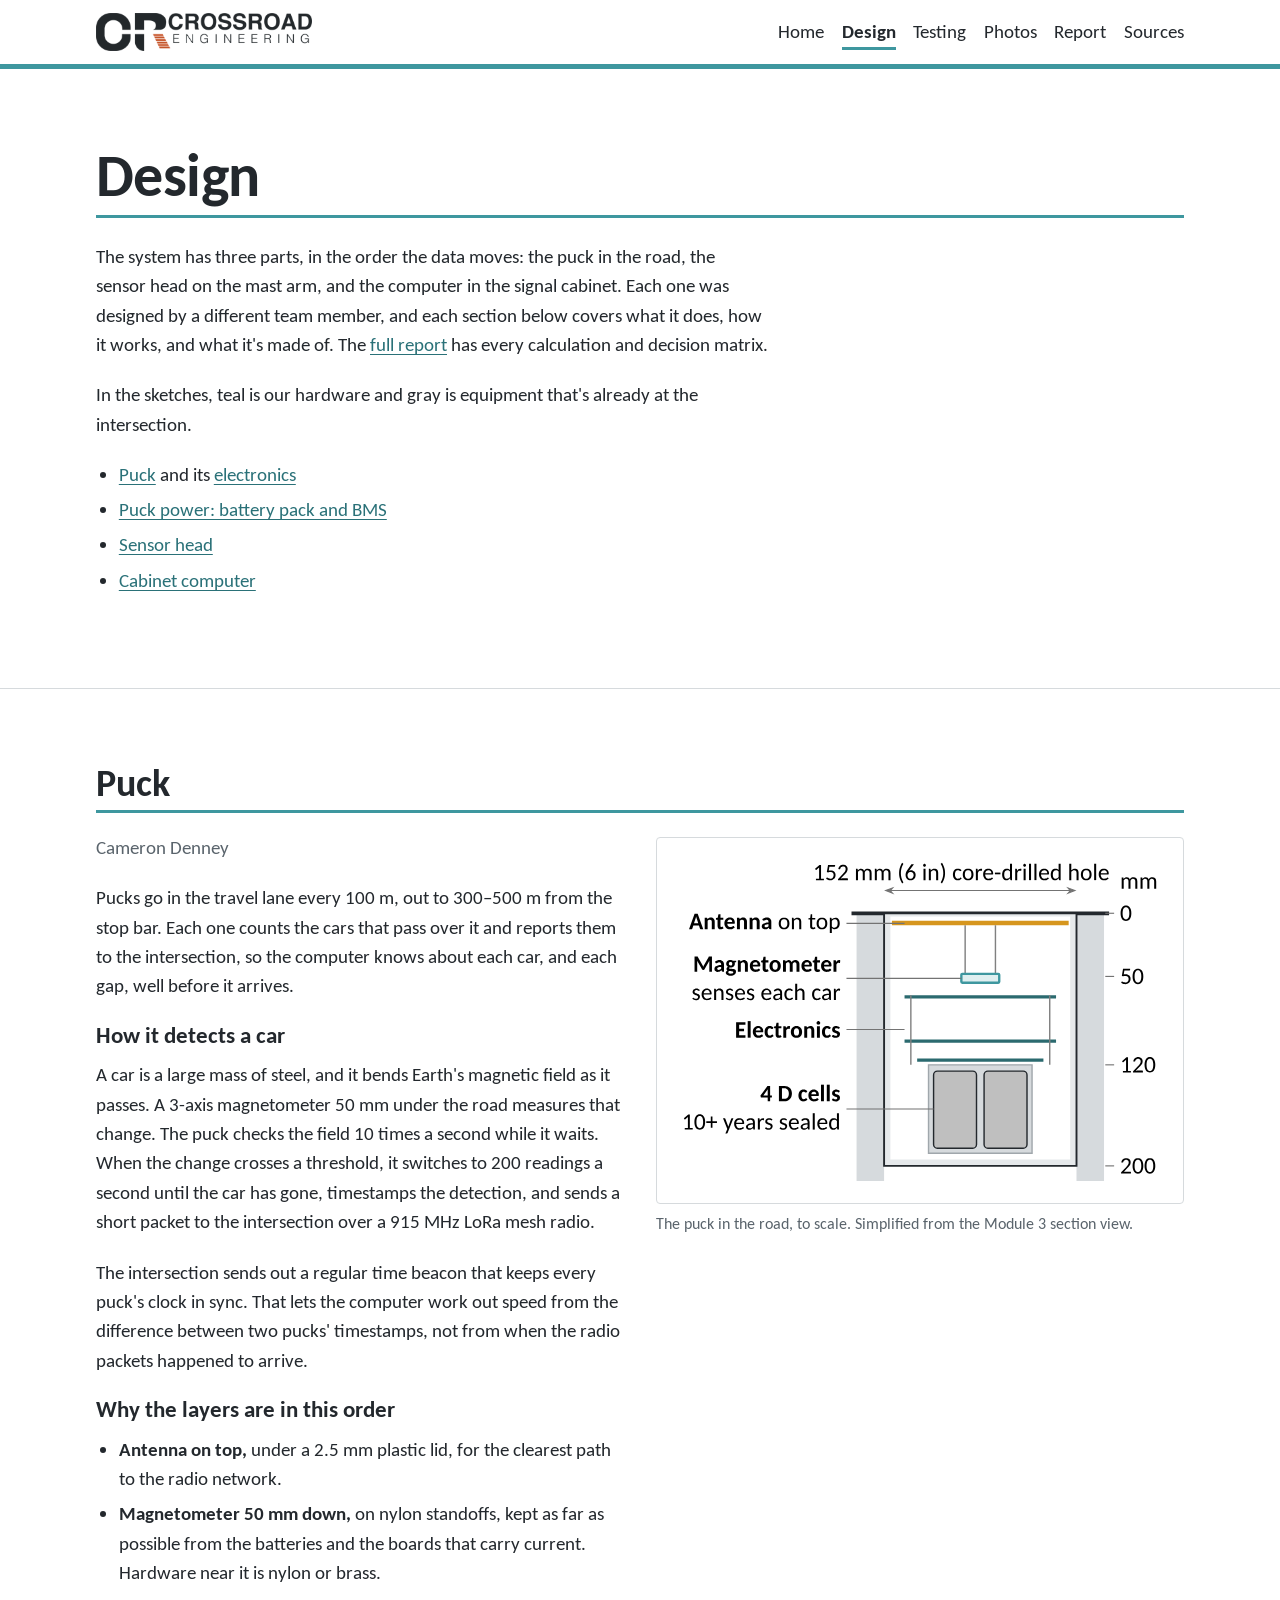
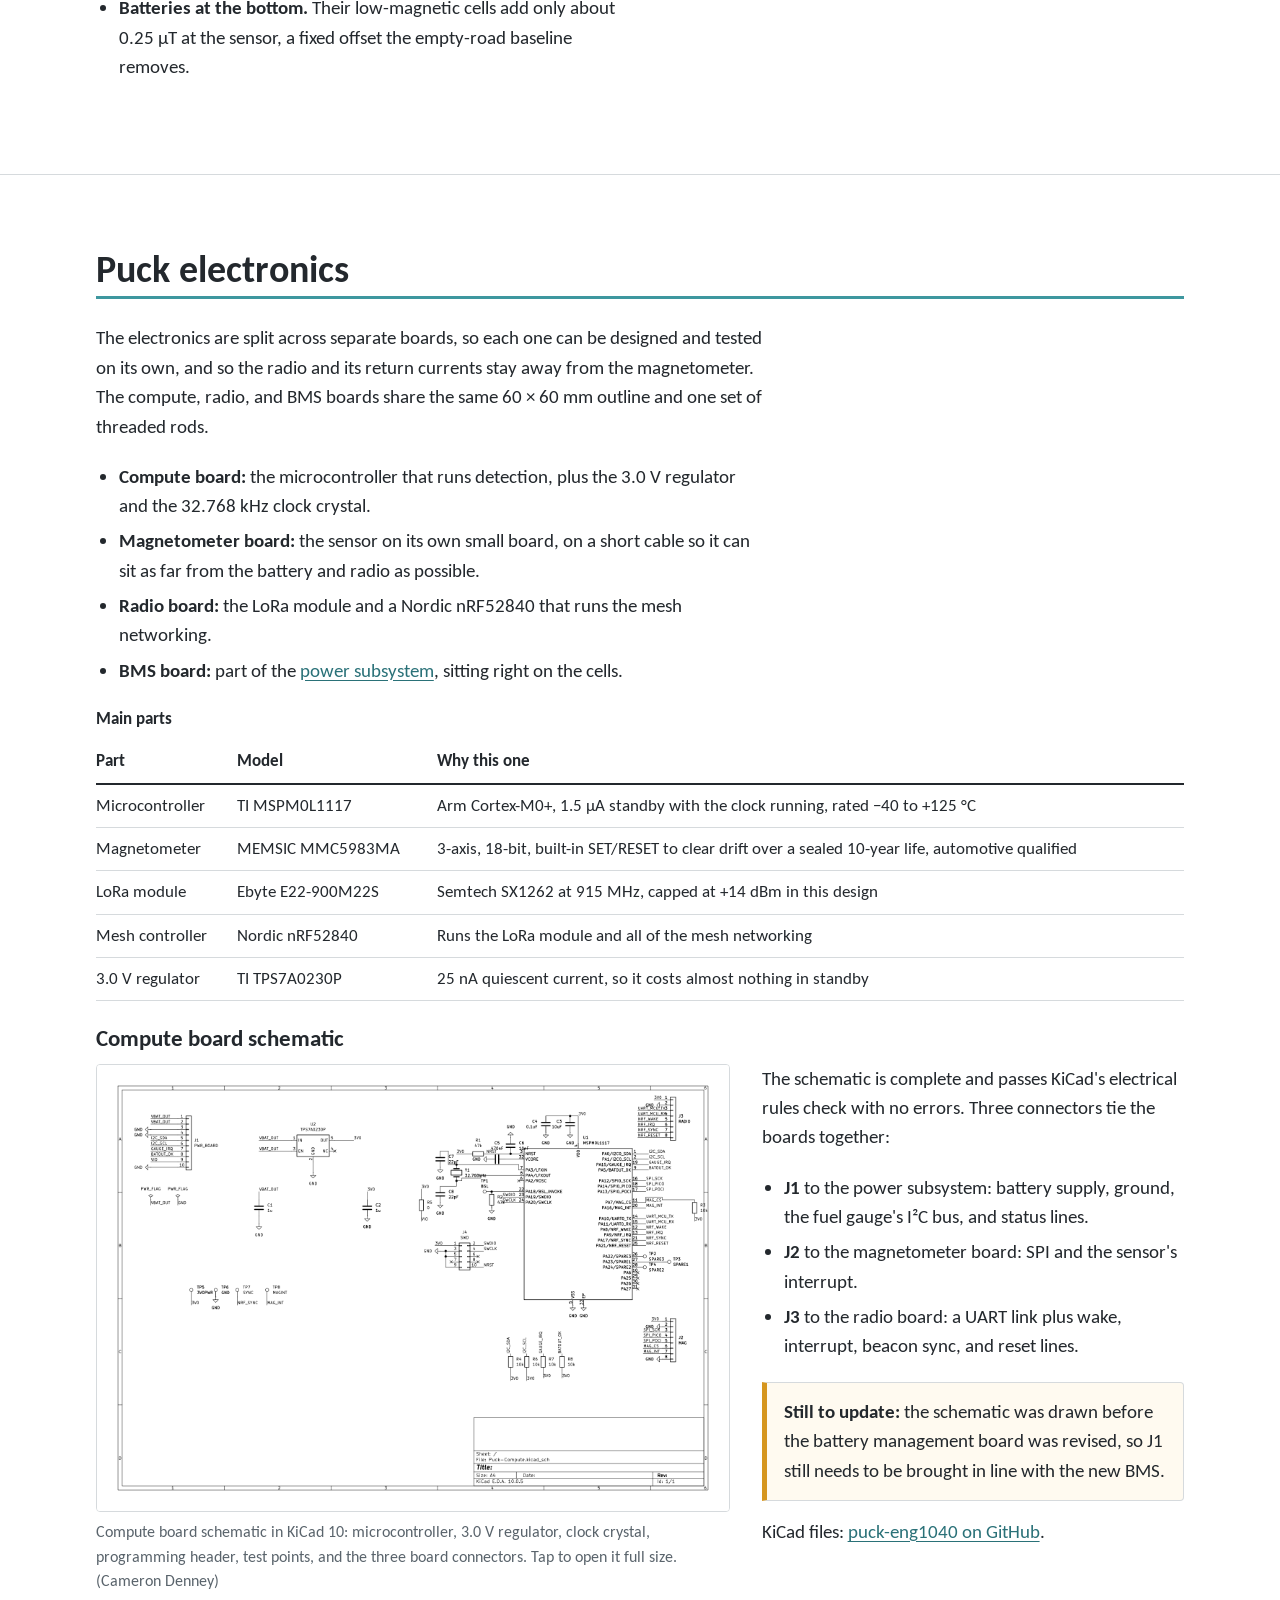
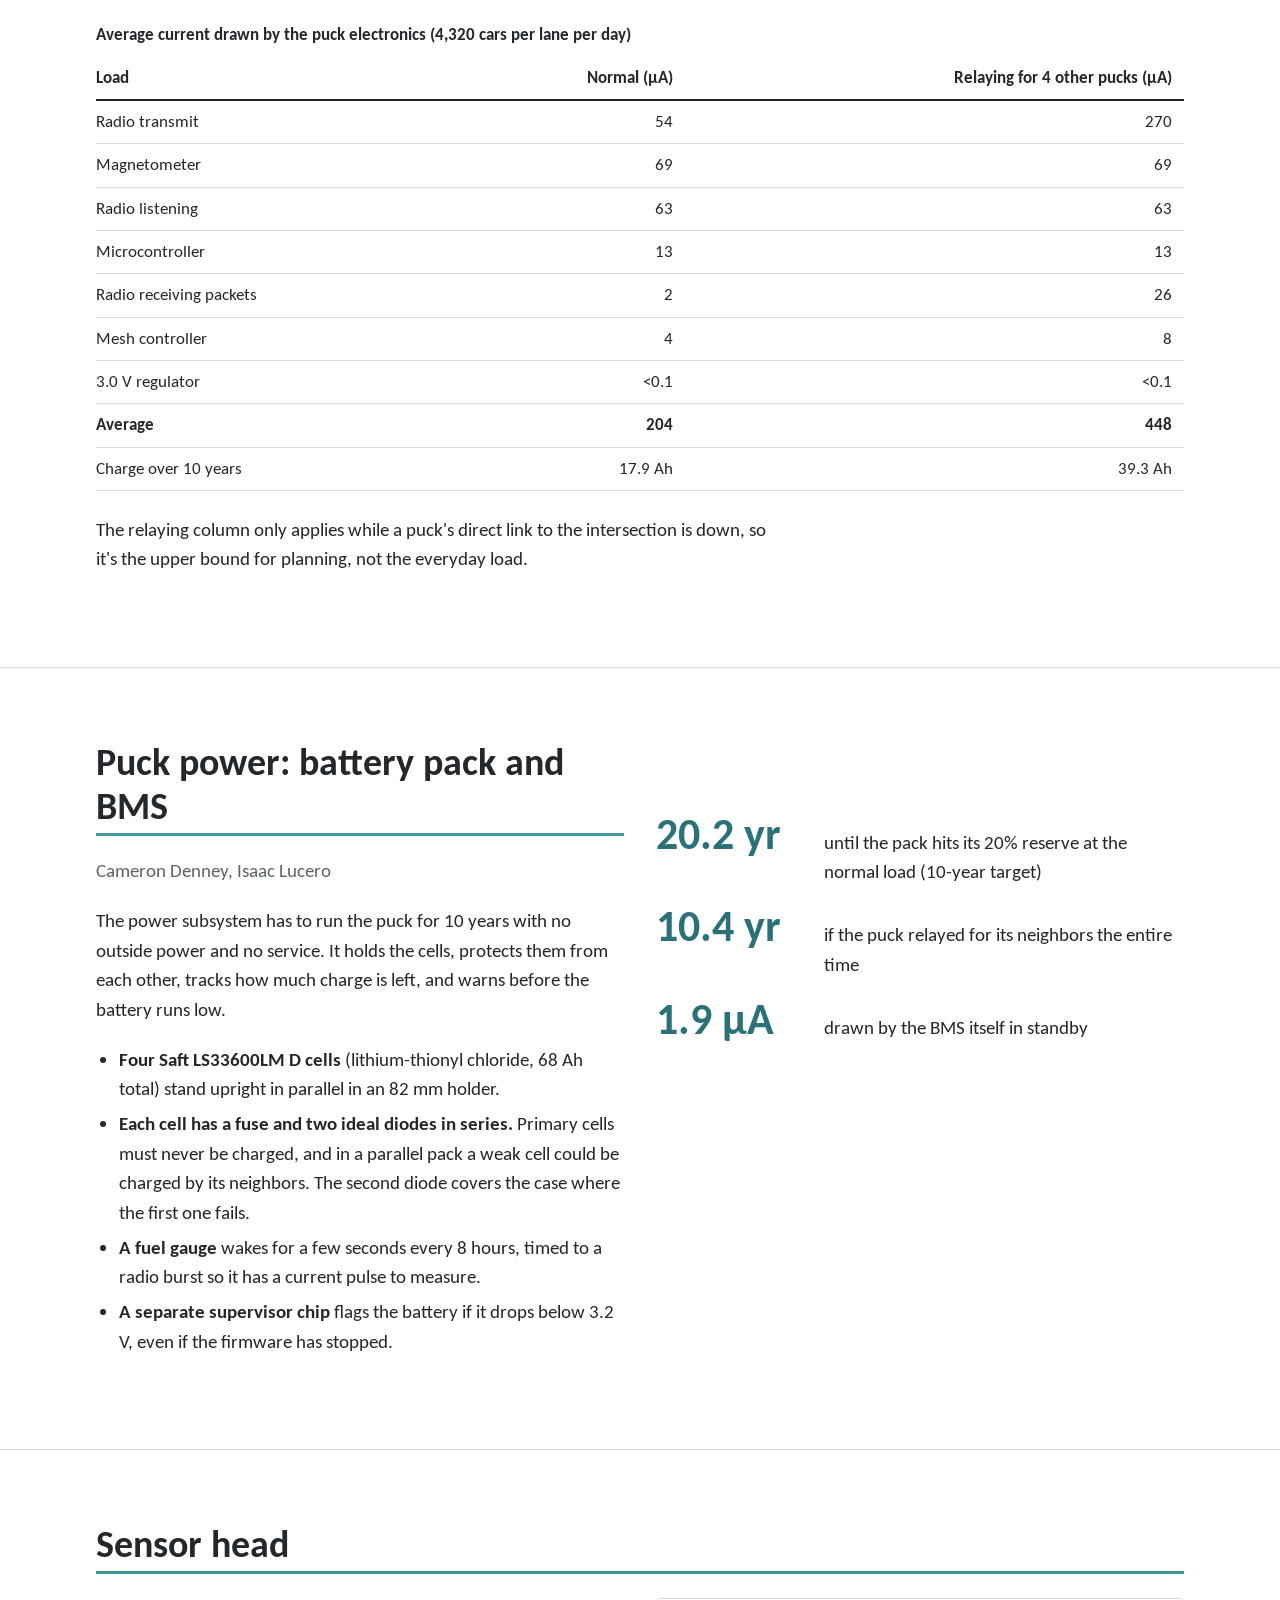
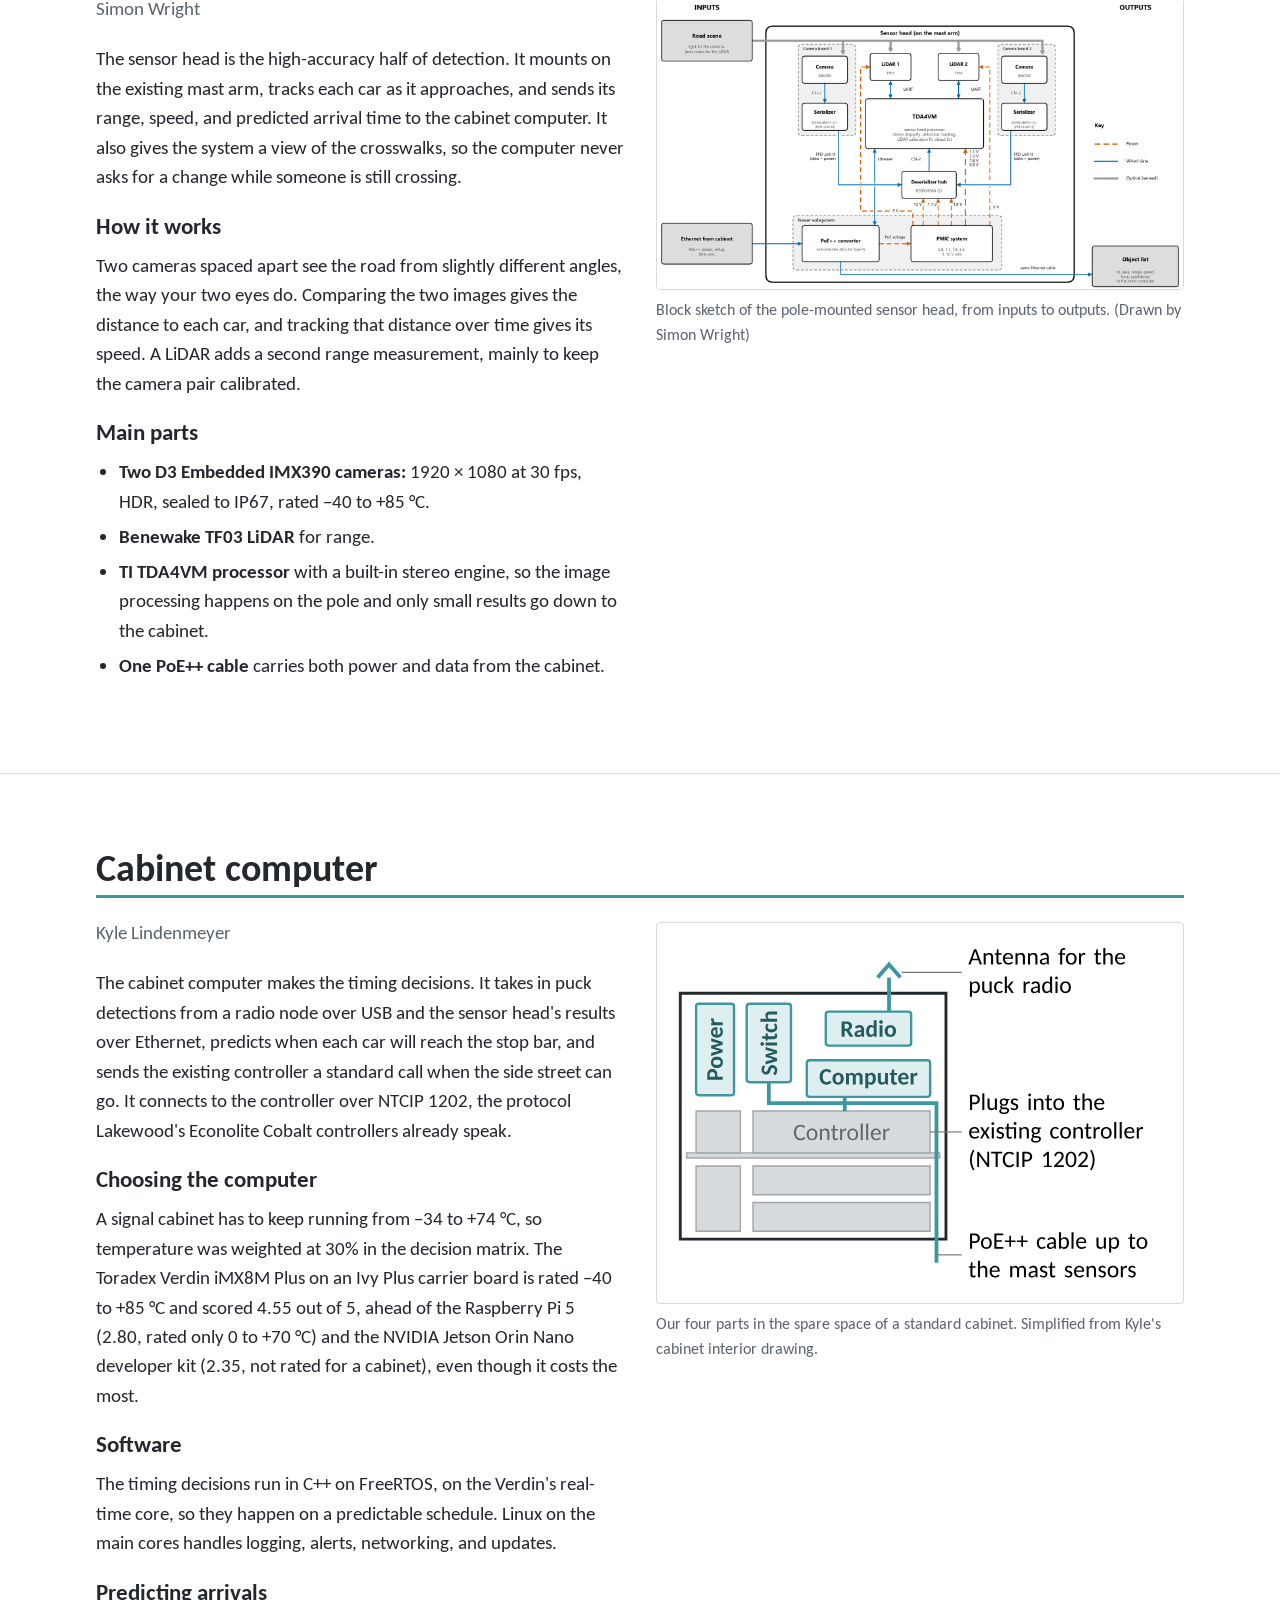
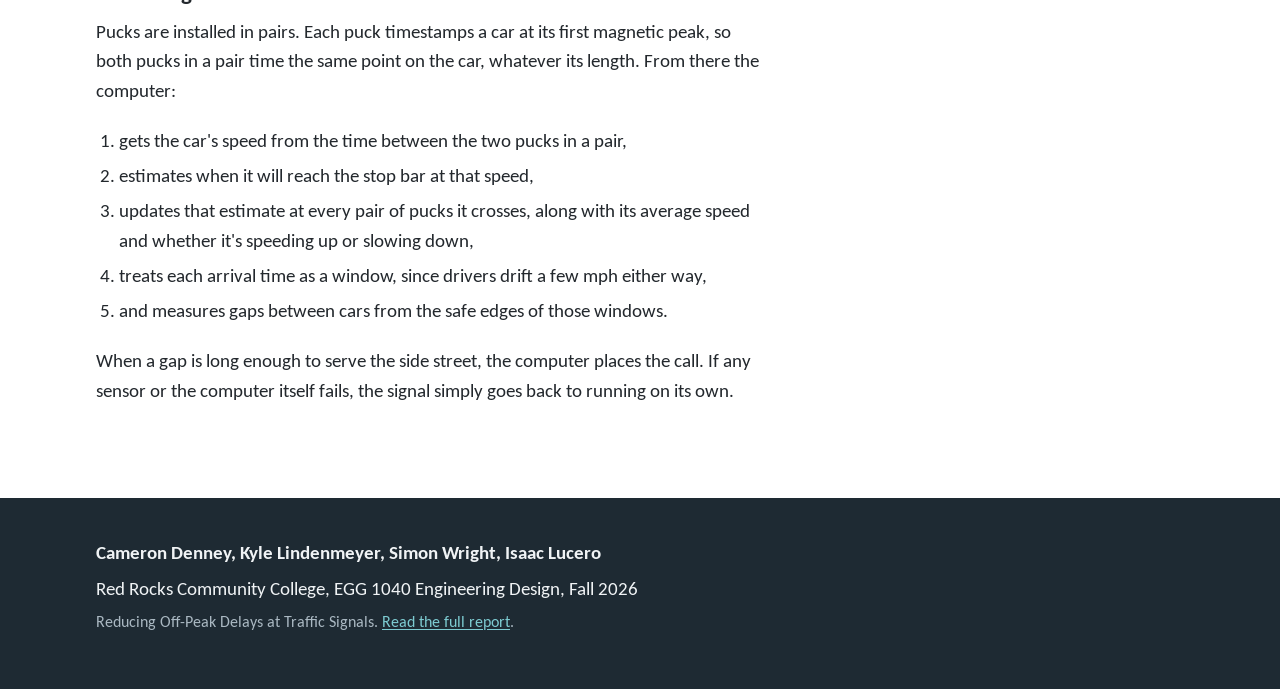
==== design.html @ 7c09c802 "Add project site Built site, then added information from report" ====
<!DOCTYPE html>
<html lang="en">
<head>
<meta charset="utf-8">
<meta name="viewport" content="width=device-width, initial-scale=1">
<title>Design | Crossroad Engineering</title>
<meta name="description" content="How the in-road puck, the mast-arm sensor head, and the cabinet computer work.">
<link rel="stylesheet" href="assets/css/style.css">
<link rel="icon" href="assets/img/favicon.png" type="image/png">
</head>
<body>
<a href="#main" class="skip">Skip to content</a>
<header class="site-header">
  <div class="wrap">
    <a class="brand" href="index.html"><img src="assets/img/team-logo.png" alt="Crossroad Engineering, home" width="640" height="114"></a>
    <nav class="site-nav" aria-label="Main">
      <ul>
        <li><a href="index.html">Home</a></li>
        <li><a href="design.html" aria-current="page">Design</a></li>
        <li><a href="testing.html">Testing</a></li>
        <li><a href="gallery.html">Photos</a></li>
        <li><a href="report.html">Report</a></li>
        <li><a href="sources.html">Sources</a></li>
      </ul>
    </nav>
  </div>
</header>
<main id="main">
<!-- ============ DESIGN ============ -->
<section>
  <div class="wrap">
    <div class="rule-head"><h1>Design</h1></div>
    <div class="text">
      <p>The system has three parts, in the order the data moves: the puck in the road, the sensor head on the mast arm, and the computer in the signal cabinet. Each one was designed by a different team member, and each section below covers what it does, how it works, and what it's made of. The <a href="report.html">full report</a> has every calculation and decision matrix.</p>
      <p>In the sketches, teal is our hardware and gray is equipment that's already at the intersection.</p>
    </div>
    <ul>
      <li><a href="#puck">Puck</a> and its <a href="#puck-electronics">electronics</a></li>
      <li><a href="#power">Puck power: battery pack and BMS</a></li>
      <li><a href="#fusion">Sensor head</a></li>
      <li><a href="#compute">Cabinet computer</a></li>
    </ul>
  </div>
</section>

<!-- ---------------- PUCK ---------------- -->
<section id="puck">
  <div class="wrap">
    <div class="rule-head"><h2>Puck</h2></div>
    <div class="split">
      <div class="text">
        <p class="test-meta">Cameron Denney</p>
        <p>Pucks go in the travel lane every 100 m, out to 300&ndash;500 m from the stop bar. Each one counts the cars that pass over it and reports them to the intersection, so the computer knows about each car, and each gap, well before it arrives.</p>
        <h3>How it detects a car</h3>
        <p>A car is a large mass of steel, and it bends Earth's magnetic field as it passes. A 3-axis magnetometer 50 mm under the road measures that change. The puck checks the field 10 times a second while it waits. When the change crosses a threshold, it switches to 200 readings a second until the car has gone, timestamps the detection, and sends a short packet to the intersection over a 915 MHz LoRa mesh radio.</p>
        <p>The intersection sends out a regular time beacon that keeps every puck's clock in sync. That lets the computer work out speed from the difference between two pucks' timestamps, not from when the radio packets happened to arrive.</p>
        <h3>Why the layers are in this order</h3>
        <ul>
          <li><strong>Antenna on top,</strong> under a 2.5 mm plastic lid, for the clearest path to the radio network.</li>
          <li><strong>Magnetometer 50 mm down,</strong> on nylon standoffs, kept as far as possible from the batteries and the boards that carry current. Hardware near it is nylon or brass.</li>
          <li><strong>Batteries at the bottom.</strong> Their low-magnetic cells add only about 0.25 &micro;T at the sensor, a fixed offset the empty-road baseline removes.</li>
        </ul>
      </div>
      <figure>
        <div class="sketch"><img src="assets/img/sketch-puck.svg" alt="Cutaway of the puck in the road: antenna at the top, magnetometer 50 mm down, three electronics boards, and four D cells from 120 to 200 mm deep, in a 152 mm housing flush with the road surface." width="694" height="468"></div>
        <figcaption>The puck in the road, to scale. Simplified from the Module 3 section view.</figcaption>
      </figure>
    </div>
  </div>
</section>

<section id="puck-electronics">
  <div class="wrap">
    <div class="rule-head"><h2>Puck electronics</h2></div>
    <div class="text">
      <p>The electronics are split across separate boards, so each one can be designed and tested on its own, and so the radio and its return currents stay away from the magnetometer. The compute, radio, and BMS boards share the same 60 &times; 60 mm outline and one set of threaded rods.</p>
      <ul>
        <li><strong>Compute board:</strong> the microcontroller that runs detection, plus the 3.0 V regulator and the 32.768 kHz clock crystal.</li>
        <li><strong>Magnetometer board:</strong> the sensor on its own small board, on a short cable so it can sit as far from the battery and radio as possible.</li>
        <li><strong>Radio board:</strong> the LoRa module and a Nordic nRF52840 that runs the mesh networking.</li>
        <li><strong>BMS board:</strong> part of the <a href="#power">power subsystem</a>, sitting right on the cells.</li>
      </ul>
    </div>

    <div class="table-scroll">
      <table>
        <caption>Main parts</caption>
        <thead><tr><th>Part</th><th>Model</th><th>Why this one</th></tr></thead>
        <tbody>
          <tr><td>Microcontroller</td><td>TI MSPM0L1117</td><td>Arm Cortex-M0+, 1.5 &micro;A standby with the clock running, rated &minus;40 to +125 &deg;C</td></tr>
          <tr><td>Magnetometer</td><td>MEMSIC MMC5983MA</td><td>3-axis, 18-bit, built-in SET/RESET to clear drift over a sealed 10-year life, automotive qualified</td></tr>
          <tr><td>LoRa module</td><td>Ebyte E22-900M22S</td><td>Semtech SX1262 at 915 MHz, capped at +14 dBm in this design</td></tr>
          <tr><td>Mesh controller</td><td>Nordic nRF52840</td><td>Runs the LoRa module and all of the mesh networking</td></tr>
          <tr><td>3.0 V regulator</td><td>TI TPS7A0230P</td><td>25 nA quiescent current, so it costs almost nothing in standby</td></tr>
        </tbody>
      </table>
    </div>

    <h3>Compute board schematic</h3>
    <div class="split wide-left">
      <figure>
        <a href="assets/photos/cameron-m3-kicad-schematic.png"><img src="assets/photos/cameron-m3-kicad-schematic.png" alt="Compute board schematic in KiCad" loading="lazy"></a>
        <figcaption>Compute board schematic in KiCad 10: microcontroller, 3.0 V regulator, clock crystal, programming header, test points, and the three board connectors. Tap to open it full size. (Cameron Denney)</figcaption>
      </figure>
      <div class="text">
        <p>The schematic is complete and passes KiCad's electrical rules check with no errors. Three connectors tie the boards together:</p>
        <ul>
          <li><strong>J1</strong> to the power subsystem: battery supply, ground, the fuel gauge's I&sup2;C bus, and status lines.</li>
          <li><strong>J2</strong> to the magnetometer board: SPI and the sensor's interrupt.</li>
          <li><strong>J3</strong> to the radio board: a UART link plus wake, interrupt, beacon sync, and reset lines.</li>
        </ul>
        <div class="note">
          <p><strong>Still to update:</strong> the schematic was drawn before the battery management board was revised, so J1 still needs to be brought in line with the new BMS.</p>
        </div>
        <p style="margin-top:1rem">KiCad files: <a href="https://github.com/CDenney556/puck-eng1040">puck-eng1040 on GitHub</a>.</p>
      </div>
    </div>

    <div class="table-scroll">
      <table>
        <caption>Average current drawn by the puck electronics (4,320 cars per lane per day)</caption>
        <thead><tr><th>Load</th><th class="num">Normal (&micro;A)</th><th class="num">Relaying for 4 other pucks (&micro;A)</th></tr></thead>
        <tbody>
          <tr><td>Radio transmit</td><td class="num">54</td><td class="num">270</td></tr>
          <tr><td>Magnetometer</td><td class="num">69</td><td class="num">69</td></tr>
          <tr><td>Radio listening</td><td class="num">63</td><td class="num">63</td></tr>
          <tr><td>Microcontroller</td><td class="num">13</td><td class="num">13</td></tr>
          <tr><td>Radio receiving packets</td><td class="num">2</td><td class="num">26</td></tr>
          <tr><td>Mesh controller</td><td class="num">4</td><td class="num">8</td></tr>
          <tr><td>3.0 V regulator</td><td class="num">&lt;0.1</td><td class="num">&lt;0.1</td></tr>
          <tr><th>Average</th><th class="num">204</th><th class="num">448</th></tr>
          <tr><td>Charge over 10 years</td><td class="num">17.9 Ah</td><td class="num">39.3 Ah</td></tr>
        </tbody>
      </table>
    </div>
    <p class="text">The relaying column only applies while a puck's direct link to the intersection is down, so it's the upper bound for planning, not the everyday load.</p>
  </div>
</section>

<!-- ---------------- POWER ---------------- -->
<section id="power">
  <div class="wrap split">
    <div class="text">
      <div class="rule-head"><h2>Puck power: battery pack and BMS</h2></div>
      <p class="test-meta">Cameron Denney, Isaac Lucero</p>
      <p>The power subsystem has to run the puck for 10 years with no outside power and no service. It holds the cells, protects them from each other, tracks how much charge is left, and warns before the battery runs low.</p>
      <ul>
        <li><strong>Four Saft LS33600LM D cells</strong> (lithium-thionyl chloride, 68 Ah total) stand upright in parallel in an 82 mm holder.</li>
        <li><strong>Each cell has a fuse and two ideal diodes in series.</strong> Primary cells must never be charged, and in a parallel pack a weak cell could be charged by its neighbors. The second diode covers the case where the first one fails.</li>
        <li><strong>A fuel gauge</strong> wakes for a few seconds every 8 hours, timed to a radio burst so it has a current pulse to measure.</li>
        <li><strong>A separate supervisor chip</strong> flags the battery if it drops below 3.2 V, even if the firmware has stopped.</li>
      </ul>
    </div>
    <div>
      <ul class="numbers" style="margin-top:4.5rem">
        <li><b>20.2 yr</b> <span>until the pack hits its 20% reserve at the normal load (10-year target)</span></li>
        <li><b>10.4 yr</b> <span>if the puck relayed for its neighbors the entire time</span></li>
        <li><b>1.9 &micro;A</b> <span>drawn by the BMS itself in standby</span></li>
      </ul>
    </div>
  </div>
</section>

<!-- ---------------- FUSION ---------------- -->
<section id="fusion">
  <div class="wrap">
    <div class="rule-head"><h2>Sensor head</h2></div>
    <div class="split">
      <div class="text">
        <p class="test-meta">Simon Wright</p>
        <p>The sensor head is the high-accuracy half of detection. It mounts on the existing mast arm, tracks each car as it approaches, and sends its range, speed, and predicted arrival time to the cabinet computer. It also gives the system a view of the crosswalks, so the computer never asks for a change while someone is still crossing.</p>
        <h3>How it works</h3>
        <p>Two cameras spaced apart see the road from slightly different angles, the way your two eyes do. Comparing the two images gives the distance to each car, and tracking that distance over time gives its speed. A LiDAR adds a second range measurement, mainly to keep the camera pair calibrated.</p>
        <h3>Main parts</h3>
        <ul>
          <li><strong>Two D3 Embedded IMX390 cameras:</strong> 1920 &times; 1080 at 30 fps, HDR, sealed to IP67, rated &minus;40 to +85 &deg;C.</li>
          <li><strong>Benewake TF03 LiDAR</strong> for range.</li>
          <li><strong>TI TDA4VM processor</strong> with a built-in stereo engine, so the image processing happens on the pole and only small results go down to the cabinet.</li>
          <li><strong>One PoE++ cable</strong> carries both power and data from the cabinet.</li>
        </ul>
      </div>
      <figure>
        <a href="assets/photos/simon-m3-block-sketch.png"><img src="assets/photos/simon-m3-block-sketch.png" alt="Block sketch of the sensor head: cameras and LiDAR in, processor, range and speed results out to the cabinet computer" loading="lazy"></a>
        <figcaption>Block sketch of the pole-mounted sensor head, from inputs to outputs. (Drawn by Simon Wright)</figcaption>
      </figure>
    </div>
  </div>
</section>

<!-- ---------------- COMPUTE ---------------- -->
<section id="compute">
  <div class="wrap">
    <div class="rule-head"><h2>Cabinet computer</h2></div>
    <div class="split">
      <div class="text">
        <p class="test-meta">Kyle Lindenmeyer</p>
        <p>The cabinet computer makes the timing decisions. It takes in puck detections from a radio node over USB and the sensor head's results over Ethernet, predicts when each car will reach the stop bar, and sends the existing controller a standard call when the side street can go. It connects to the controller over NTCIP 1202, the protocol Lakewood's Econolite Cobalt controllers already speak.</p>
        <h3>Choosing the computer</h3>
        <p>A signal cabinet has to keep running from &minus;34 to +74 &deg;C, so temperature was weighted at 30% in the decision matrix. The Toradex Verdin iMX8M Plus on an Ivy Plus carrier board is rated &minus;40 to +85 &deg;C and scored 4.55 out of 5, ahead of the Raspberry Pi 5 (2.80, rated only 0 to +70 &deg;C) and the NVIDIA Jetson Orin Nano developer kit (2.35, not rated for a cabinet), even though it costs the most.</p>
        <h3>Software</h3>
        <p>The timing decisions run in C++ on FreeRTOS, on the Verdin's real-time core, so they happen on a predictable schedule. Linux on the main cores handles logging, alerts, networking, and updates.</p>
      </div>
      <figure>
        <div class="sketch"><img src="assets/img/sketch-compute.svg" alt="Signal cabinet interior: our power supply, network switch, computer, and radio in the upper space, next to the existing controller, MMU, load switches, and terminal panel. Lines show the link to the controller, the PoE++ cable to the mast, and the radio antenna." width="688" height="484"></div>
        <figcaption>Our four parts in the spare space of a standard cabinet. Simplified from Kyle's cabinet interior drawing.</figcaption>
      </figure>
    </div>

    <h3>Predicting arrivals</h3>
    <div class="text">
      <p>Pucks are installed in pairs. Each puck timestamps a car at its first magnetic peak, so both pucks in a pair time the same point on the car, whatever its length. From there the computer:</p>
      <ol>
        <li>gets the car's speed from the time between the two pucks in a pair,</li>
        <li>estimates when it will reach the stop bar at that speed,</li>
        <li>updates that estimate at every pair of pucks it crosses, along with its average speed and whether it's speeding up or slowing down,</li>
        <li>treats each arrival time as a window, since drivers drift a few mph either way,</li>
        <li>and measures gaps between cars from the safe edges of those windows.</li>
      </ol>
      <p>When a gap is long enough to serve the side street, the computer places the call. If any sensor or the computer itself fails, the signal simply goes back to running on its own.</p>
    </div>
  </div>
</section>
</main>
<footer class="site-footer">
  <div class="wrap">
    <p class="names">Cameron Denney, Kyle Lindenmeyer, Simon Wright, Isaac Lucero</p>
    <p>Red Rocks Community College, EGG 1040 Engineering Design, Fall 2026</p>
    <p class="small">Reducing Off-Peak Delays at Traffic Signals. <a href="report.html">Read the full report</a>.</p>
  </div>
</footer>

</body>
</html>
---- assets/css/style.css ----
/* ============================================================
   Crossroad Engineering project site
   I kept the same look as the poster: the teal, the dark band,
   and Carlito (the free twin of Calibri). Most people will get
   here from the QR code on the poster, so I built everything for
   a phone screen first and let it widen out on a laptop.
   ============================================================ */

@import url("https://fonts.googleapis.com/css2?family=Carlito:ital,wght@0,400;0,700;1,400&display=swap");

:root {
  --teal: #3e979f;        /* the poster's header teal, for lines and fills */
  --teal-text: #2a7178;   /* darker teal for links. The poster teal is too light to read as text on white */
  --teal-fill: #dfeff0;
  --ink: #23282d;
  --muted: #5a646c;
  --soft: #f2f4f5;
  --line: #d6dadd;
  --band: #1e2a33;        /* same dark as the poster's bottom third */
  --band-text: #f0f3f5;
  --band-accent: #7dcbd1;
  --band-muted: #aab8c2;
  --red: #b53636;
  --green: #2e7d46;

  --measure: 42rem;       /* keeps lines around 70 characters so they're easy to read */
  --wide: 72rem;
  --gap: clamp(1rem, 4vw, 2rem);
}

* { box-sizing: border-box; }

html { -webkit-text-size-adjust: 100%; }

body {
  margin: 0;
  font-family: Carlito, Calibri, "Segoe UI", system-ui, sans-serif;
  font-size: 1.1875rem;            /* 19 px, since Calibri runs small */
  line-height: 1.55;
  color: var(--ink);
  background: #fff;
}

img, svg { max-width: 100%; height: auto; display: block; }

a { color: var(--teal-text); text-underline-offset: 0.15em; }
a:hover { color: var(--ink); }
:focus-visible { outline: 3px solid var(--teal); outline-offset: 3px; border-radius: 2px; }

h1, h2, h3, h4 { line-height: 1.15; margin: 0 0 0.5em; font-weight: 700; }
h1 { font-size: clamp(2.3rem, 7vw, 3.75rem); letter-spacing: -0.01em; }
h2 { font-size: clamp(1.75rem, 4.5vw, 2.4rem); }
h3 { font-size: 1.45rem; }
h4 { font-size: 1.15rem; }
p, ul, ol, table, figure { margin: 0 0 1.1em; }
ul, ol { padding-left: 1.2em; }
li + li { margin-top: 0.3em; }

/* ---------- Layout ---------- */
.wrap { max-width: var(--wide); margin: 0 auto; padding: 0 var(--gap); }
.text { max-width: var(--measure); }

section { padding: clamp(2.5rem, 7vw, 4.5rem) 0; }
section + section { border-top: 1px solid var(--line); }

/* Same section header as the poster: bold, with the teal line under it */
.rule-head { border-bottom: 3px solid var(--teal); padding-bottom: 0.3rem; margin-bottom: 1.5rem; }
.rule-head h2, .rule-head h1 { margin: 0; }

/* ---------- Site header ---------- */
.site-header {
  border-bottom: 5px solid var(--teal);
  background: #fff;
}
.site-header .wrap {
  display: flex; flex-wrap: wrap; align-items: center; justify-content: space-between;
  gap: 0.5rem 1.5rem; padding-top: 0.8rem; padding-bottom: 0.8rem;
}
.brand { font-weight: 700; font-size: 1.25rem; color: var(--ink); text-decoration: none; }
.brand span { color: var(--muted); font-weight: 400; }
.site-nav ul { list-style: none; margin: 0; padding: 0; display: flex; flex-wrap: wrap; gap: 0.25rem 1.1rem; }
.site-nav li + li { margin-top: 0; }
.site-nav a { text-decoration: none; color: var(--ink); padding: 0.25rem 0; border-bottom: 3px solid transparent; }
.site-nav a:hover { border-bottom-color: var(--line); }
.site-nav a[aria-current="page"] { border-bottom-color: var(--teal); font-weight: 700; }

/* ---------- Home page opener ----------
   I wanted the Jeep from Kyle's field observation to be the first
   thing people see, big on the dark band like the poster's bottom
   third. Everything else on the site stays quiet next to it. */
.hero { background: var(--band); color: var(--band-text); padding: clamp(3rem, 10vw, 6.5rem) 0; border: 0; }
.hero .when { color: var(--band-accent); font-size: 1.25rem; margin-bottom: 0.75rem; }
.hero h1 { max-width: 18ch; margin-bottom: 1.25rem; }
.hero .lede { font-size: clamp(1.2rem, 2.6vw, 1.45rem); max-width: 36rem; color: var(--band-text); }
.hero .lede strong { color: #fff; }
.hero-links { display: flex; flex-wrap: wrap; gap: 0.75rem; margin-top: 2rem; }

.button {
  display: inline-block; padding: 0.65rem 1.1rem; border-radius: 4px;
  font-weight: 700; text-decoration: none; line-height: 1.2;
  background: var(--band-accent); color: var(--band);
}
.button:hover { background: #fff; color: var(--band); }
.button.secondary { background: transparent; color: var(--band-text); border: 2px solid var(--band-muted); }
.button.secondary:hover { border-color: #fff; color: #fff; }
.button.on-light { background: var(--teal-text); color: #fff; }
.button.on-light:hover { background: var(--ink); color: #fff; }

/* ---------- Big-number rows, same idea as the poster ---------- */
.numbers { list-style: none; padding: 0; margin: 0 0 1.5rem; display: grid; gap: 1.1rem; }
.numbers li { display: grid; grid-template-columns: 8rem 1fr; gap: 1rem; align-items: baseline; margin: 0; }
.numbers b { font-size: clamp(2rem, 6vw, 2.75rem); line-height: 1; color: var(--teal-text); white-space: nowrap; }

/* ---------- Two-column blocks ---------- */
.split { display: grid; gap: var(--gap); }
@media (min-width: 52rem) {
  .split { grid-template-columns: 1fr 1fr; align-items: start; }
  .split.wide-left { grid-template-columns: 3fr 2fr; }
}

/* ---------- The three subsystems ---------- */
.parts { display: grid; gap: 1.5rem; list-style: none; padding: 0; }
@media (min-width: 52rem) { .parts { grid-template-columns: repeat(3, 1fr); } }
.parts li { margin: 0; padding-top: 0.9rem; border-top: 3px solid var(--teal); }
.parts h3 { margin-bottom: 0.25rem; }
.parts p { margin-bottom: 0.6rem; }
.parts .who { color: var(--muted); font-size: 1rem; }

/* How it works is an actual sequence (road, light, computer, controller),
   so this list is numbered */
.flow { counter-reset: step; list-style: none; padding: 0; display: grid; gap: 0.9rem; }
@media (min-width: 52rem) { .flow { grid-template-columns: repeat(4, 1fr); } }
.flow li { counter-increment: step; margin: 0; padding: 0.9rem 1rem 1rem; background: var(--soft); border-radius: 4px; }
.flow li::before { content: counter(step); display: block; font-weight: 700; font-size: 1.6rem; color: var(--teal-text); line-height: 1; margin-bottom: 0.35rem; }

/* ---------- Figures ---------- */
figure { margin: 0 0 1.75rem; }
figcaption { font-size: 1rem; color: var(--muted); margin-top: 0.5rem; max-width: var(--measure); }
.figure-row { display: grid; gap: 1rem; }
@media (min-width: 40rem) { .figure-row { grid-template-columns: repeat(auto-fit, minmax(16rem, 1fr)); } }
.sketch { background: #fff; border: 1px solid var(--line); border-radius: 4px; padding: 1rem; }

/* Gray box with a file name, for a photo we haven't added yet */
.ph {
  aspect-ratio: 4 / 3; display: grid; place-items: center; text-align: center; padding: 1rem;
  background: var(--soft); border: 2px dashed var(--line); border-radius: 4px;
  color: var(--muted); font-size: 1rem; word-break: break-word;
}

/* ---------- Tables ---------- */
.table-scroll { overflow-x: auto; margin: 0 0 1.5rem; -webkit-overflow-scrolling: touch; }
table { border-collapse: collapse; width: 100%; font-size: 1.0625rem; margin: 0; }
caption { text-align: left; font-weight: 700; padding-bottom: 0.5rem; }
th, td { text-align: left; vertical-align: top; padding: 0.5rem 0.75rem 0.5rem 0; border-bottom: 1px solid var(--line); }
thead th { border-bottom: 2px solid var(--ink); }
td.num, th.num { text-align: right; white-space: nowrap; }
.met { color: var(--green); font-weight: 700; }
.not-met { color: var(--red); font-weight: 700; }

/* ---------- Test write-ups ---------- */
.test-index { columns: 2 16rem; column-gap: 2rem; padding-left: 1.2em; }
.test-index li { break-inside: avoid; }
.test { scroll-margin-top: 1rem; }
.test-meta { color: var(--muted); margin-top: -0.25rem; }
.test h3 { margin-top: 2rem; }
.outcome { background: var(--teal-fill); border-left: 5px solid var(--teal); padding: 1rem 1.25rem; margin: 0 0 1.5rem; border-radius: 0 4px 4px 0; }
.outcome p:last-child, .outcome ul:last-child { margin-bottom: 0; }
.status { display: inline-block; font-size: 1rem; font-weight: 700; padding: 0.1rem 0.55rem; border-radius: 3px; background: var(--soft); color: var(--muted); }
.status.done { background: var(--teal-fill); color: var(--teal-text); }

/* Yellow-edged note for something we're still working on */
.note { border: 1px solid var(--line); border-left: 5px solid #d6961e; padding: 0.9rem 1.1rem; border-radius: 0 4px 4px 0; background: #fffaf0; }
.note p:last-child { margin-bottom: 0; }

/* ---------- Gallery ---------- */
.gallery { display: grid; gap: 1rem; grid-template-columns: repeat(auto-fill, minmax(min(100%, 17rem), 1fr)); list-style: none; padding: 0; }
.gallery li { margin: 0; }
.gallery a { display: block; color: inherit; text-decoration: none; }
.gallery img { aspect-ratio: 4 / 3; object-fit: cover; width: 100%; border-radius: 4px; background: var(--soft); }
.gallery figcaption { font-size: 0.95rem; }
.gallery-group { margin-top: 2.5rem; }

dialog.viewer { border: 0; padding: 0; max-width: min(96vw, 80rem); background: transparent; }
dialog.viewer::backdrop { background: rgba(30, 42, 51, 0.92); }
dialog.viewer img { max-height: 82vh; width: auto; margin: 0 auto; border-radius: 4px; }
dialog.viewer p { color: var(--band-text); text-align: center; margin: 0.75rem 0 0; }
dialog.viewer button { position: fixed; top: 1rem; right: 1rem; font: inherit; font-weight: 700; padding: 0.4rem 0.9rem; border: 0; border-radius: 4px; background: var(--band-text); color: var(--band); cursor: pointer; }

/* ---------- Report viewer ---------- */
.pdf-frame { width: 100%; height: 85vh; border: 1px solid var(--line); border-radius: 4px; }
@media (max-width: 40rem) { .pdf-frame { display: none; } }  /* phones don't show PDFs well inline, so they get the download button */

/* ---------- Sources ---------- */
.refs { padding-left: 2.4em; }
.refs li { padding-left: 0.3em; }
.refs li::marker { font-weight: 700; color: var(--teal-text); }

/* ---------- Footer: the dark band ---------- */
.site-footer { background: var(--band); color: var(--band-text); padding: 2.5rem 0 3rem; margin-top: 0; }
.site-footer a { color: var(--band-accent); }
.site-footer p { margin-bottom: 0.4rem; }
.site-footer .names { font-weight: 700; }
.site-footer .small { color: var(--band-muted); font-size: 1rem; }

.todo { color: var(--red); font-weight: 700; }

@media (prefers-reduced-motion: reduce) {
  * { scroll-behavior: auto !important; transition: none !important; }
}
@media print {
  .site-nav, .hero-links, .pdf-frame { display: none; }
  .hero, .site-footer { background: #fff; color: var(--ink); }
}

/* Skip link for anyone using a keyboard. It stays hidden until you tab to it */
.skip { position: absolute; left: -999px; top: 0; background: var(--ink); color: #fff; padding: 0.5rem 1rem; z-index: 10; }
.skip:focus { left: 0.5rem; top: 0.5rem; }

/* Our logo in the header */
.brand img { height: 2.4rem; width: auto; }
@media (max-width: 30rem) { .brand img { height: 2rem; } }

/* Figures link to the full-size image, so you can tap a plot to read it */
figure > a { display: block; border: 1px solid var(--line); border-radius: 4px; overflow: hidden; background: #fff; }
figure > a img { width: 100%; }
.gallery figure > img { border-radius: 4px; }

@media (min-width: 40rem) { .numbers li { grid-template-columns: 9.5rem 1fr; } }

/* Keeps a figure that's on its own from stretching across a wide screen */
.test > .wrap > figure { max-width: 52rem; }
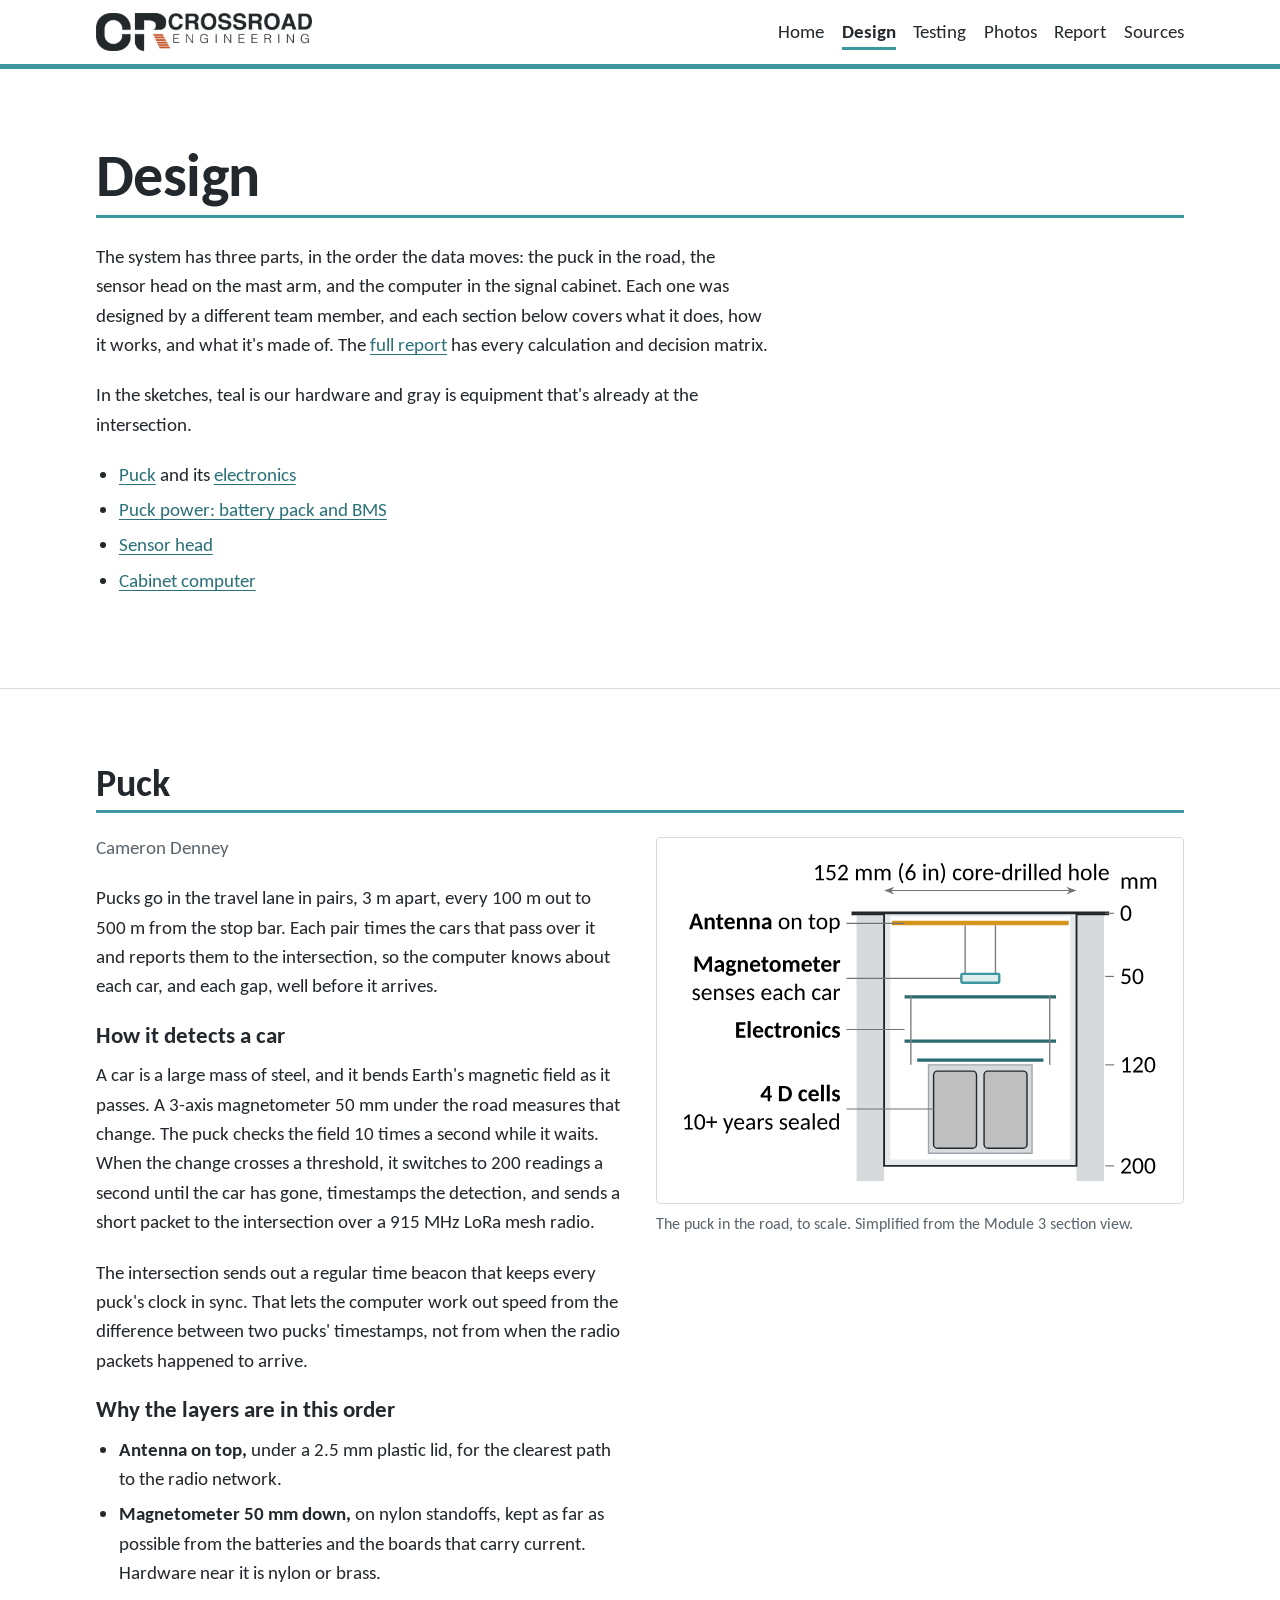
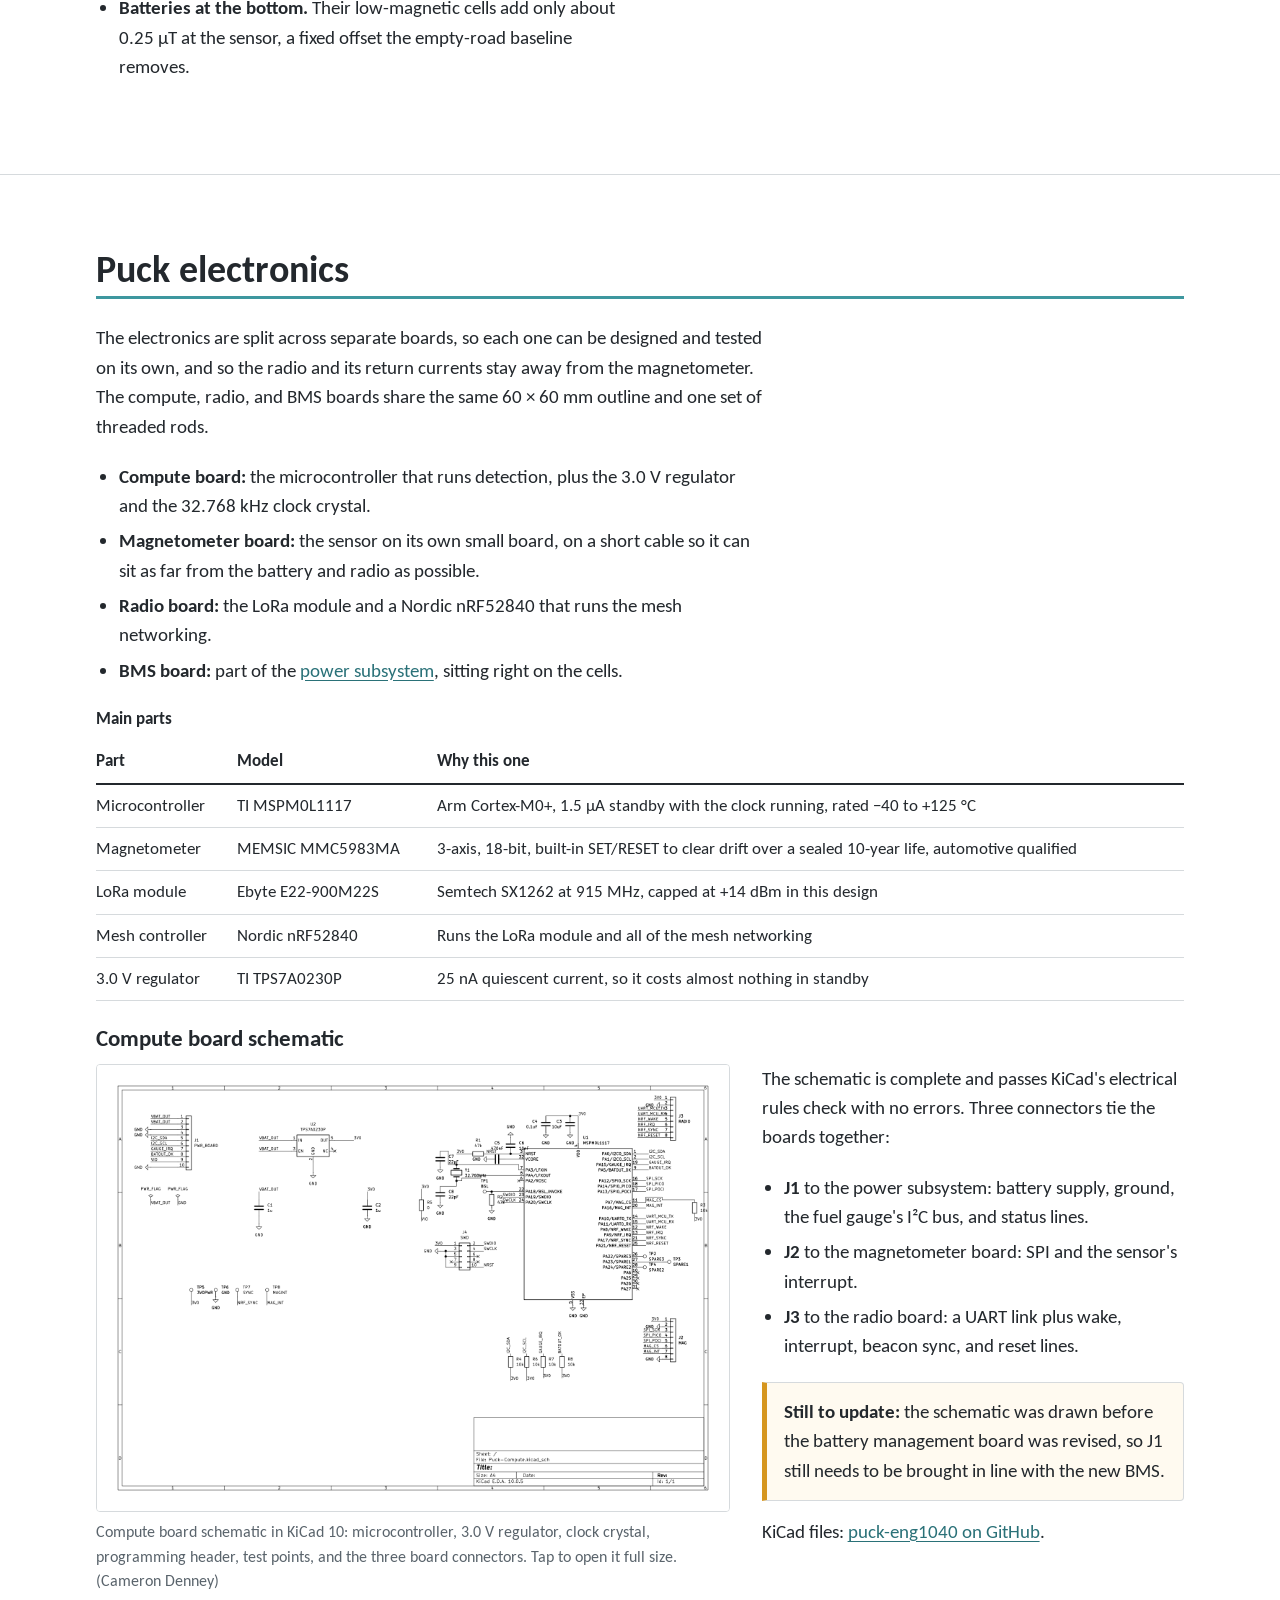
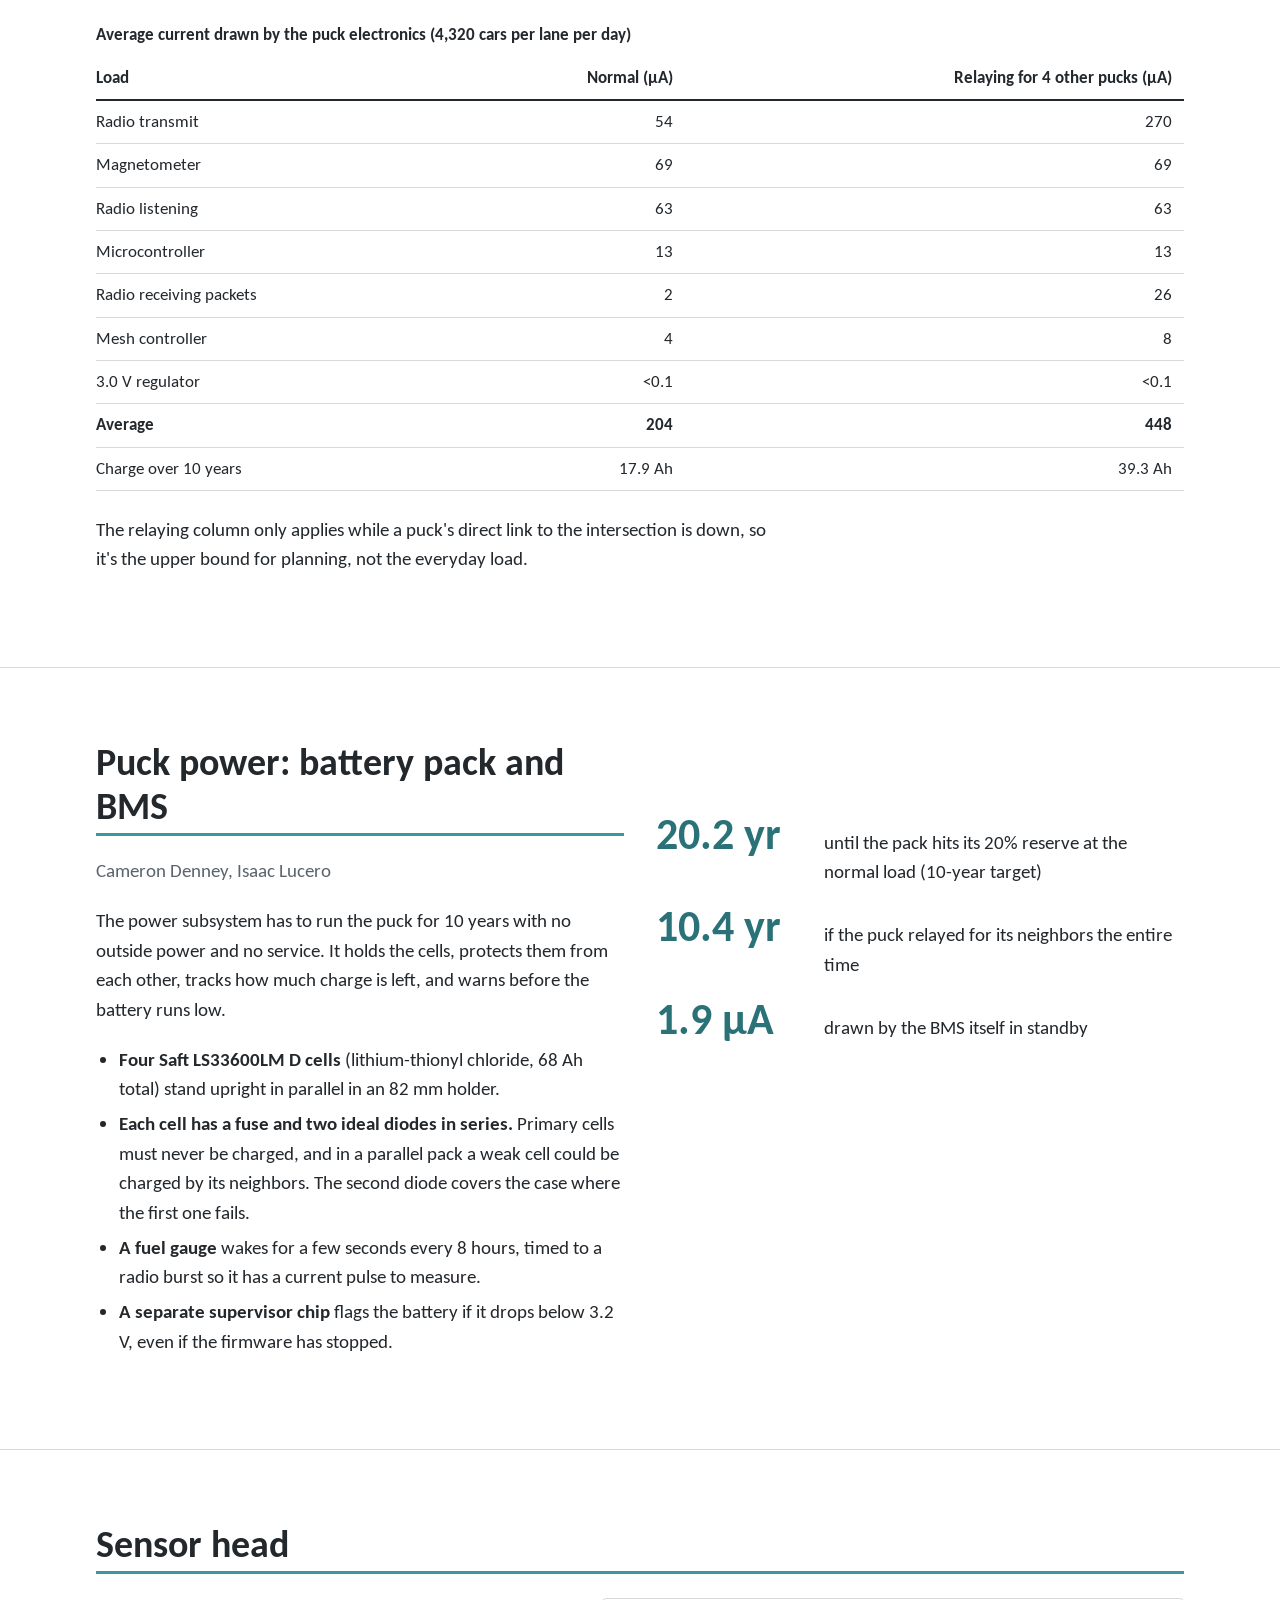
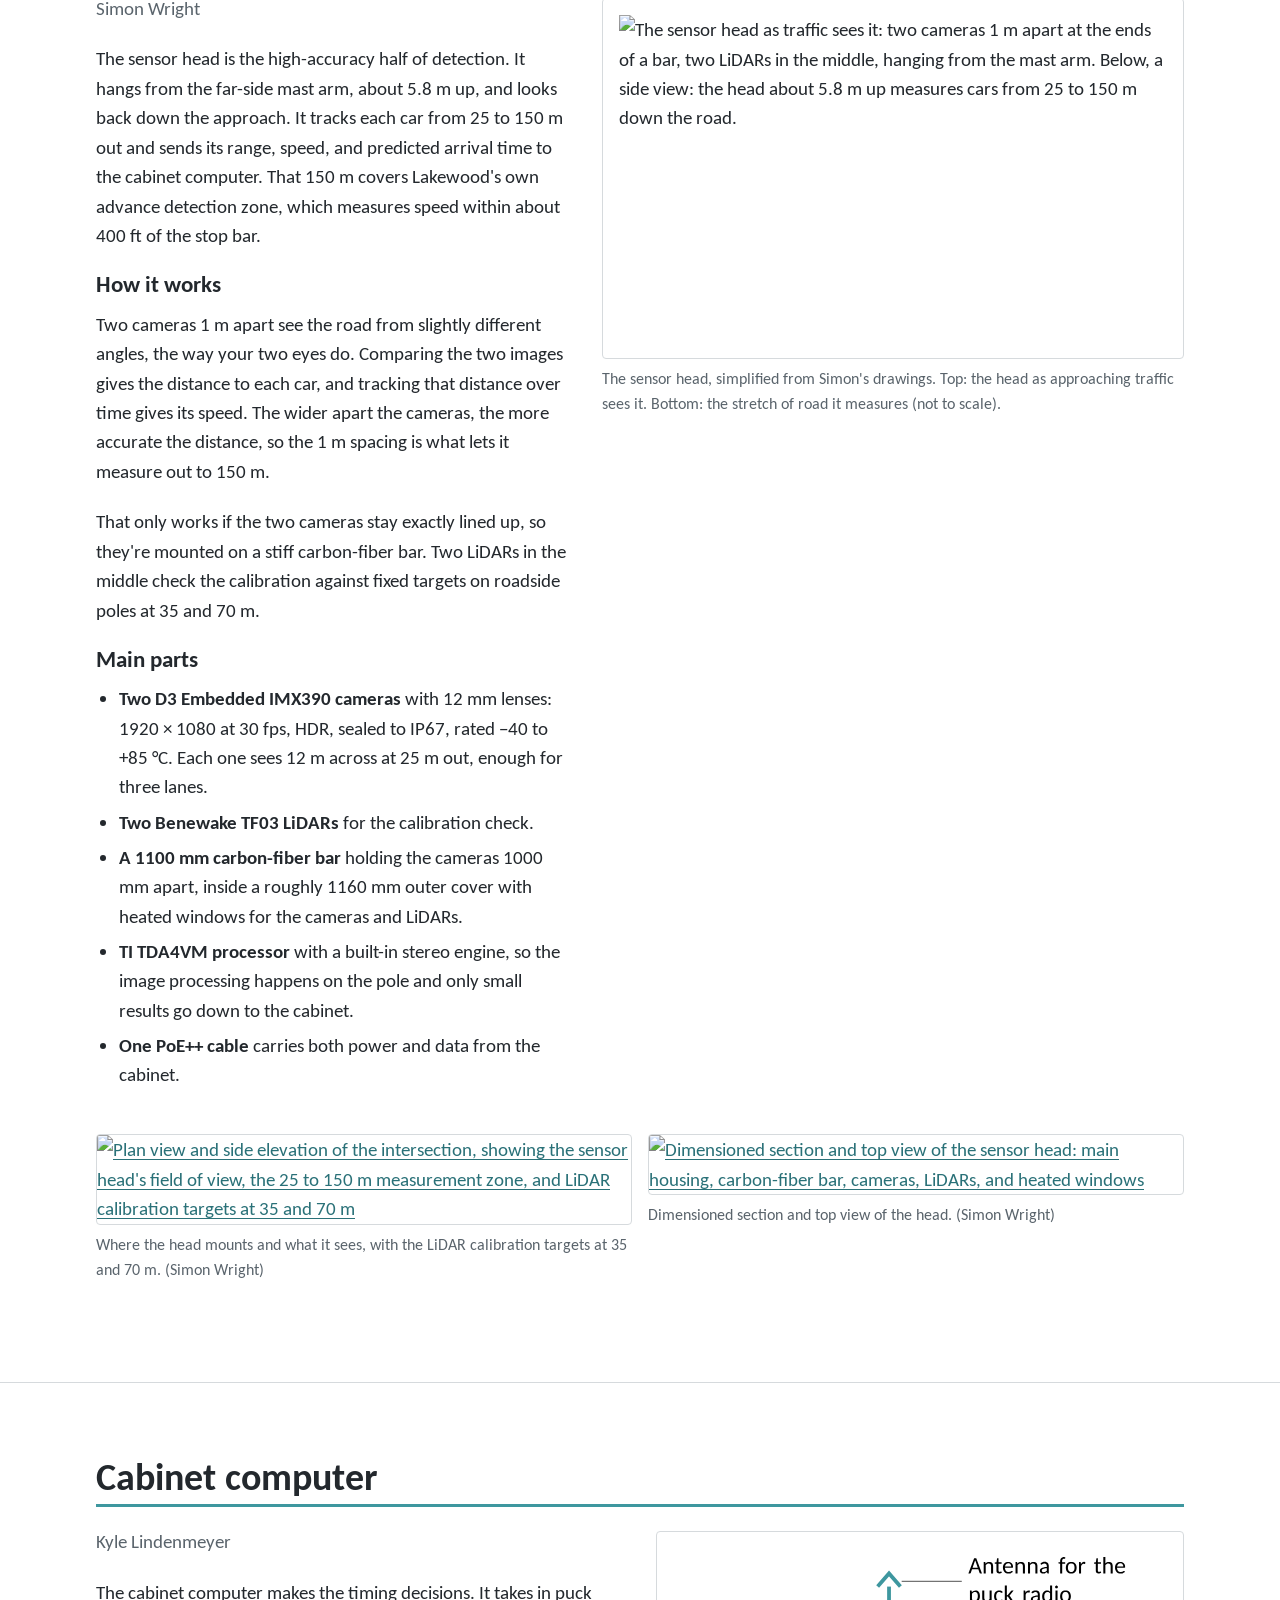
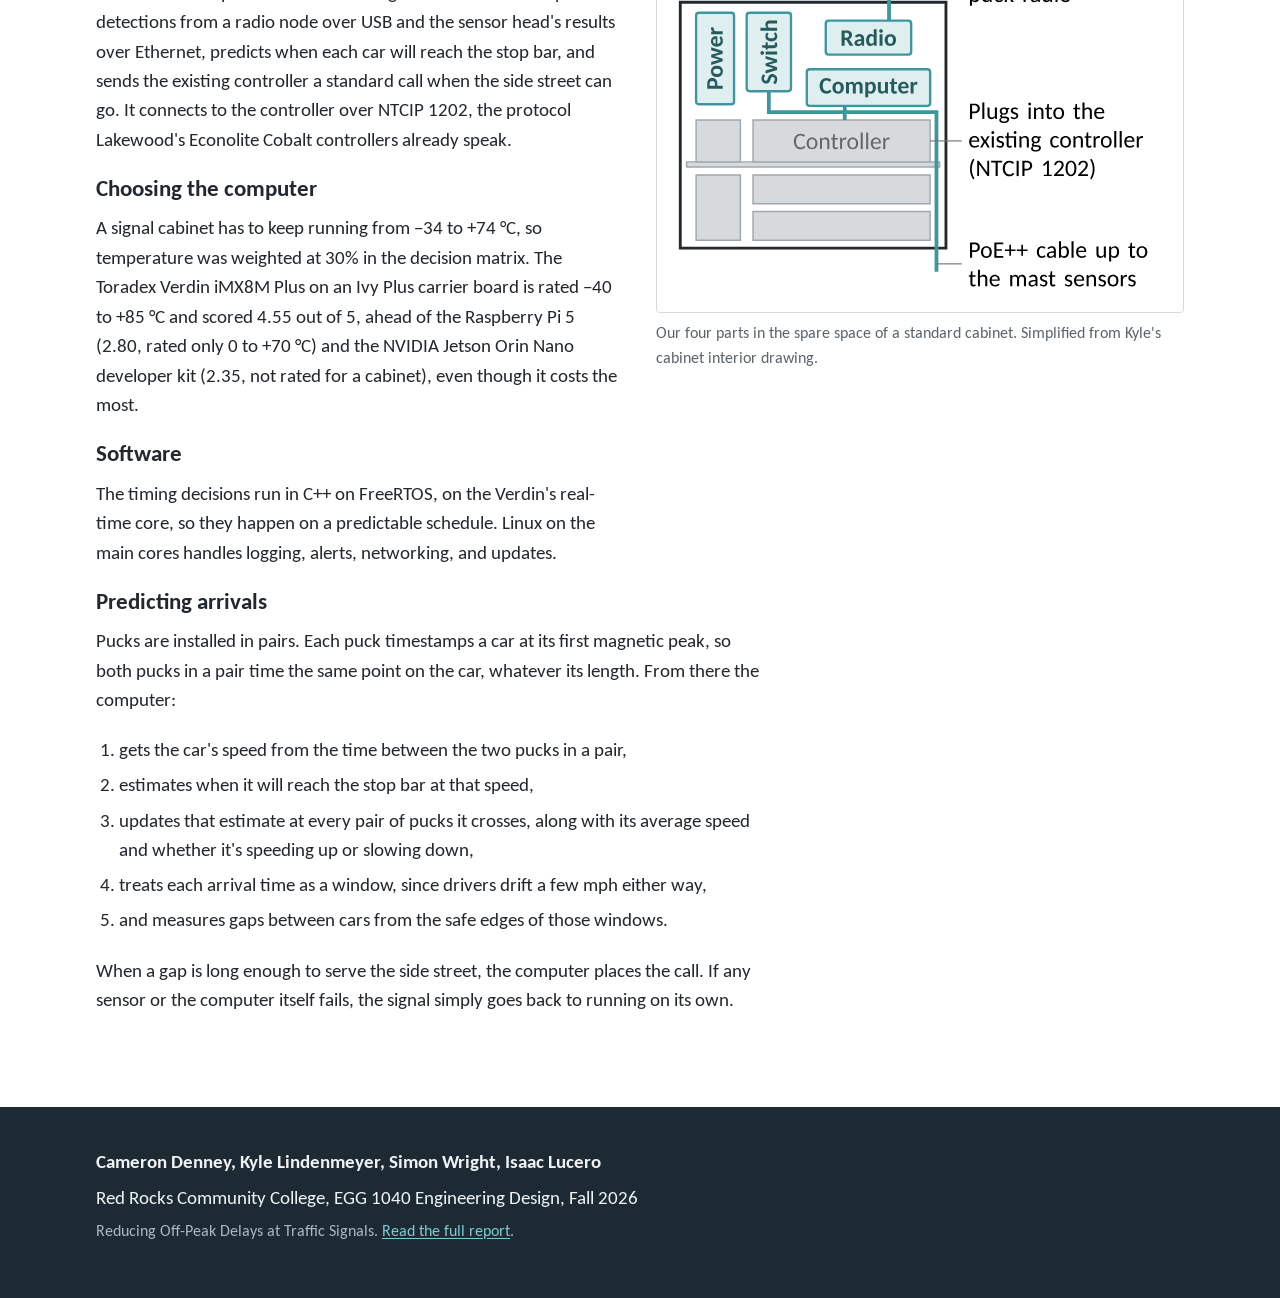
==== commit 4831eb06: "Updating with Mod 4 info" ====
--- a/design.html
+++ b/design.html
@@ -50,7 +50,7 @@
     <div class="split">
       <div class="text">
         <p class="test-meta">Cameron Denney</p>
-        <p>Pucks go in the travel lane every 100 m, out to 300&ndash;500 m from the stop bar. Each one counts the cars that pass over it and reports them to the intersection, so the computer knows about each car, and each gap, well before it arrives.</p>
+        <p>Pucks go in the travel lane in pairs, 3 m apart, every 100 m out to 500 m from the stop bar. Each pair times the cars that pass over it and reports them to the intersection, so the computer knows about each car, and each gap, well before it arrives.</p>
         <h3>How it detects a car</h3>
         <p>A car is a large mass of steel, and it bends Earth's magnetic field as it passes. A 3-axis magnetometer 50 mm under the road measures that change. The puck checks the field 10 times a second while it waits. When the change crosses a threshold, it switches to 200 readings a second until the car has gone, timestamps the detection, and sends a short packet to the intersection over a 915 MHz LoRa mesh radio.</p>
         <p>The intersection sends out a regular time beacon that keeps every puck's clock in sync. That lets the computer work out speed from the difference between two pucks' timestamps, not from when the radio packets happened to arrive.</p>
@@ -168,21 +168,27 @@
     <div class="split">
       <div class="text">
         <p class="test-meta">Simon Wright</p>
-        <p>The sensor head is the high-accuracy half of detection. It mounts on the existing mast arm, tracks each car as it approaches, and sends its range, speed, and predicted arrival time to the cabinet computer. It also gives the system a view of the crosswalks, so the computer never asks for a change while someone is still crossing.</p>
+        <p>The sensor head is the high-accuracy half of detection. It hangs from the far-side mast arm, about 5.8 m up, and looks back down the approach. It tracks each car from 25 to 150 m out and sends its range, speed, and predicted arrival time to the cabinet computer. That 150 m covers Lakewood's own advance detection zone, which measures speed within about 400 ft of the stop bar.</p>
         <h3>How it works</h3>
-        <p>Two cameras spaced apart see the road from slightly different angles, the way your two eyes do. Comparing the two images gives the distance to each car, and tracking that distance over time gives its speed. A LiDAR adds a second range measurement, mainly to keep the camera pair calibrated.</p>
+        <p>Two cameras 1 m apart see the road from slightly different angles, the way your two eyes do. Comparing the two images gives the distance to each car, and tracking that distance over time gives its speed. The wider apart the cameras, the more accurate the distance, so the 1 m spacing is what lets it measure out to 150 m.</p>
+        <p>That only works if the two cameras stay exactly lined up, so they're mounted on a stiff carbon-fiber bar. Two LiDARs in the middle check the calibration against fixed targets on roadside poles at 35 and 70&nbsp;m.</p>
         <h3>Main parts</h3>
         <ul>
-          <li><strong>Two D3 Embedded IMX390 cameras:</strong> 1920 &times; 1080 at 30 fps, HDR, sealed to IP67, rated &minus;40 to +85 &deg;C.</li>
-          <li><strong>Benewake TF03 LiDAR</strong> for range.</li>
+          <li><strong>Two D3 Embedded IMX390 cameras</strong> with 12 mm lenses: 1920 &times; 1080 at 30 fps, HDR, sealed to IP67, rated &minus;40 to +85 &deg;C. Each one sees 12 m across at 25 m out, enough for three lanes.</li>
+          <li><strong>Two Benewake TF03 LiDARs</strong> for the calibration check.</li>
+          <li><strong>A 1100 mm carbon-fiber bar</strong> holding the cameras 1000 mm apart, inside a roughly 1160 mm outer cover with heated windows for the cameras and LiDARs.</li>
           <li><strong>TI TDA4VM processor</strong> with a built-in stereo engine, so the image processing happens on the pole and only small results go down to the cabinet.</li>
           <li><strong>One PoE++ cable</strong> carries both power and data from the cabinet.</li>
         </ul>
       </div>
       <figure>
-        <a href="assets/photos/simon-m3-block-sketch.png"><img src="assets/photos/simon-m3-block-sketch.png" alt="Block sketch of the sensor head: cameras and LiDAR in, processor, range and speed results out to the cabinet computer" loading="lazy"></a>
-        <figcaption>Block sketch of the pole-mounted sensor head, from inputs to outputs. (Drawn by Simon Wright)</figcaption>
-      </figure>
+        <div class="sketch"><img src="assets/img/sketch-fusion.svg" alt="The sensor head as traffic sees it: two cameras 1 m apart at the ends of a bar, two LiDARs in the middle, hanging from the mast arm. Below, a side view: the head about 5.8 m up measures cars from 25 to 150 m down the road." width="548" height="327"></div>
+        <figcaption>The sensor head, simplified from Simon's drawings. Top: the head as approaching traffic sees it. Bottom: the stretch of road it measures (not to scale).</figcaption>
+      </figure>
+    </div>
+    <div class="figure-row" style="margin-top:1.5rem">
+      <figure><a href="assets/photos/simon-m3-setup.png"><img src="assets/photos/simon-m3-setup.png" alt="Plan view and side elevation of the intersection, showing the sensor head's field of view, the 25 to 150 m measurement zone, and LiDAR calibration targets at 35 and 70 m" loading="lazy"></a><figcaption>Where the head mounts and what it sees, with the LiDAR calibration targets at 35 and 70 m. (Simon Wright)</figcaption></figure>
+      <figure><a href="assets/photos/simon-m3-dimensioned-sketch.png"><img src="assets/photos/simon-m3-dimensioned-sketch.png" alt="Dimensioned section and top view of the sensor head: main housing, carbon-fiber bar, cameras, LiDARs, and heated windows" loading="lazy"></a><figcaption>Dimensioned section and top view of the head. (Simon Wright)</figcaption></figure>
     </div>
   </div>
 </section>
